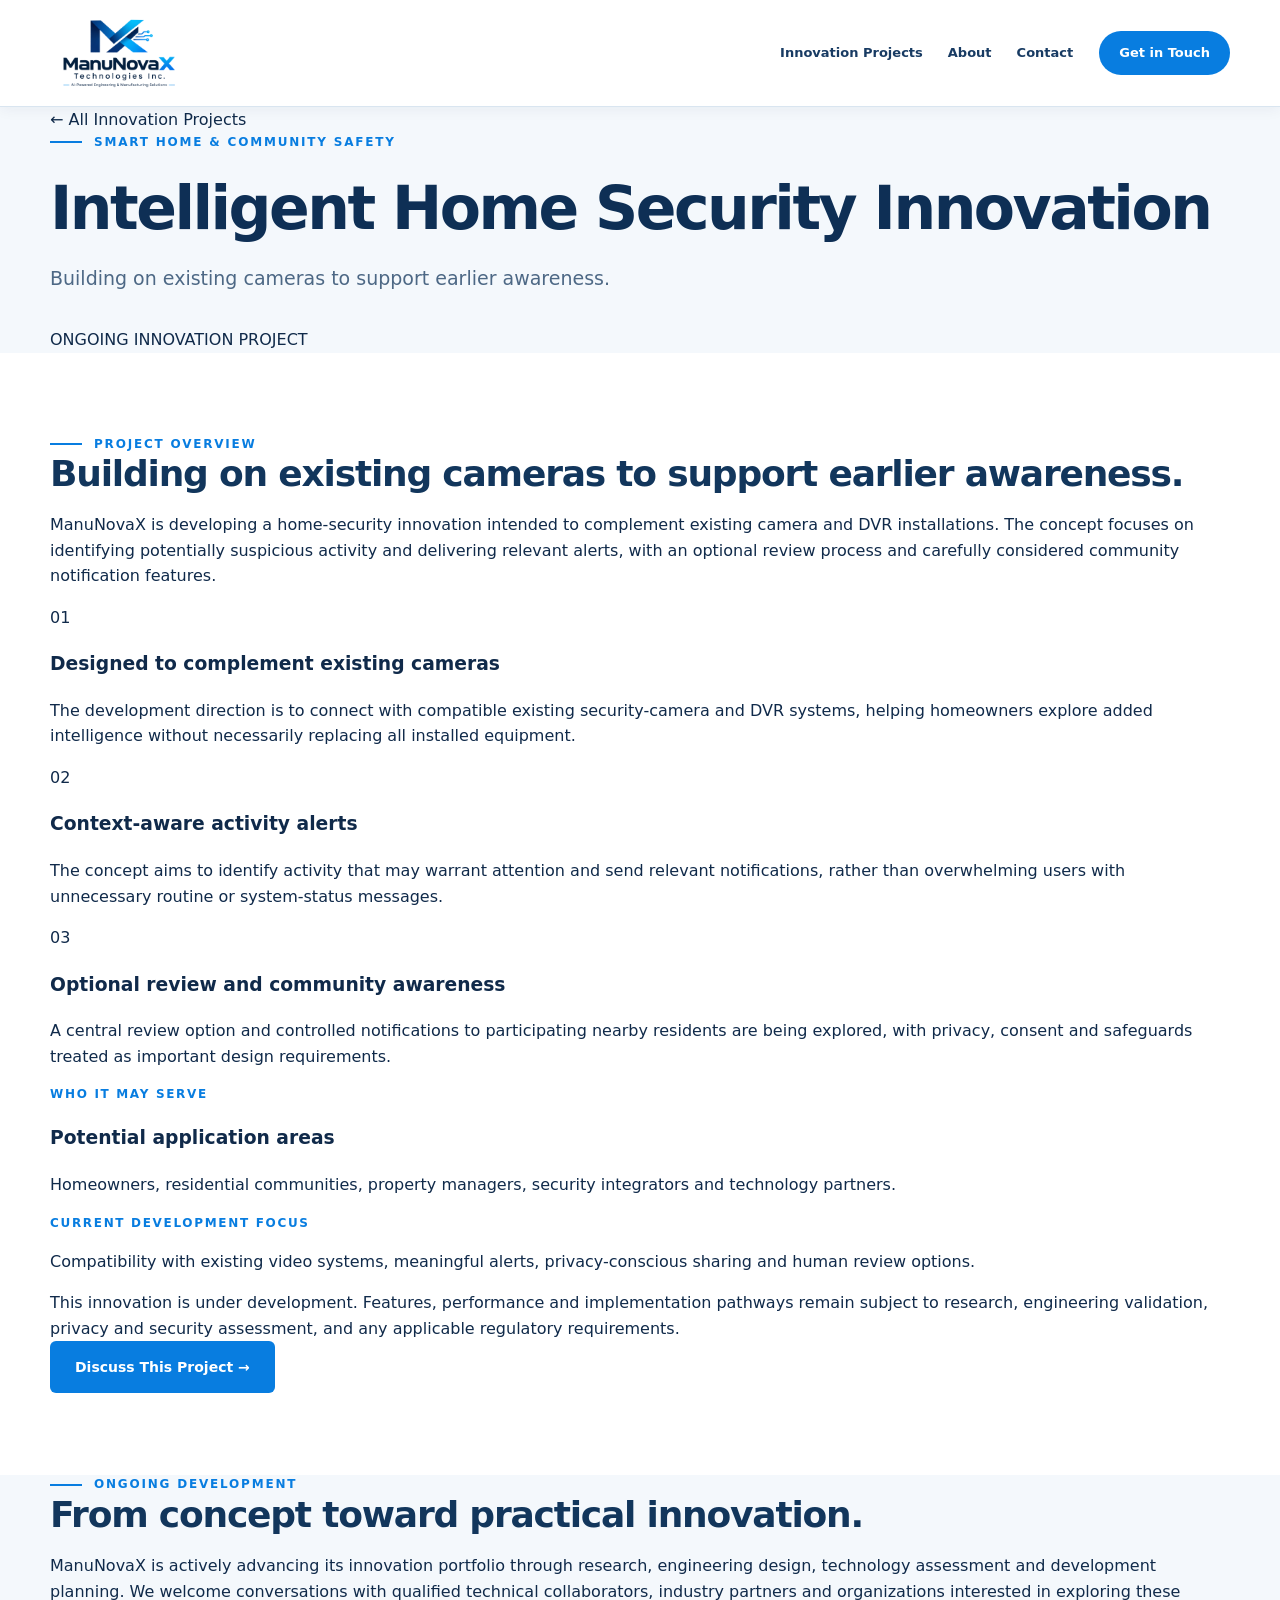
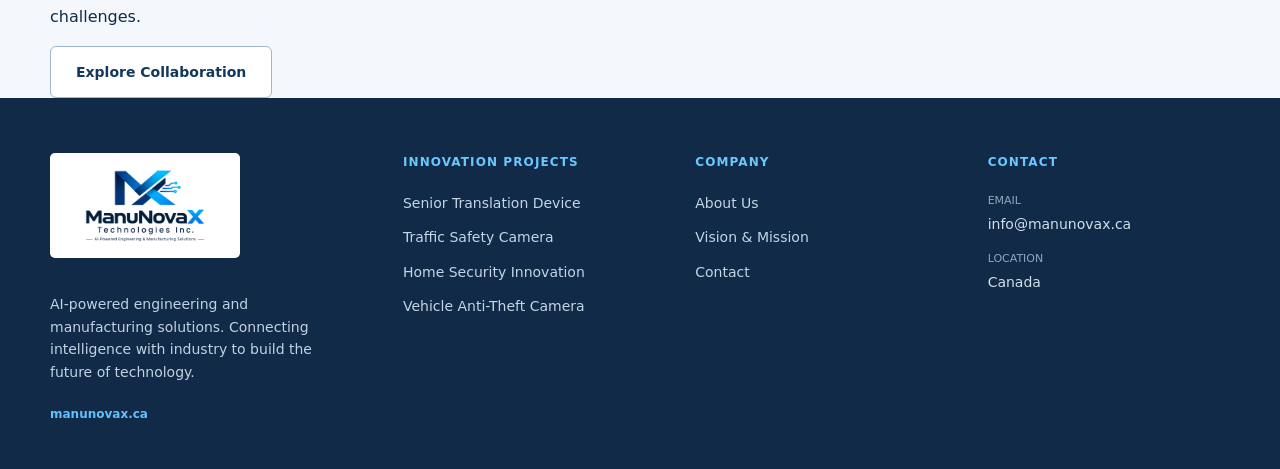
==== intelligent-home-security-innovation.html @ 87cd84d0 "Add Intelligent Home Security Innovation project page" ====
<!doctype html>
<html lang="en">
<head>
<meta charset="utf-8">
<meta name="viewport" content="width=device-width,initial-scale=1">
<meta name="description" content="An AI-assisted security concept designed to work with existing camera and DVR systems to identify potentially suspicious activity and improve timely awareness.">
<title>Intelligent Home Security Innovation | ManuNovaX Technologies Inc.</title>
<link rel="icon" href="manunovax-logo.png">
<link rel="stylesheet" href="styles.css">
</head>
<body class="project-page">
<header><div class="container nav">
<a class="brand" href="index.html"><img class="logo" src="manunovax-logo.png" alt="ManuNovaX Technologies Inc."></a>
<nav class="navlinks" aria-label="Main navigation">
<a href="index.html#innovation-projects">Innovation Projects</a><a href="index.html#about">About</a><a href="index.html#contact">Contact</a>
</nav>
<a class="nav-cta" href="mailto:info@manunovax.ca?subject=Innovation%20Project%20Inquiry">Get in Touch</a>
</div></header>
<main>
<section class="project-hero"><div class="container project-hero-inner">
<a class="back-link" href="index.html#innovation-projects">← All Innovation Projects</a>
<div class="kicker">SMART HOME &amp; COMMUNITY SAFETY</div>
<h1>Intelligent Home Security Innovation</h1>
<p class="lead">Building on existing cameras to support earlier awareness.</p>
<div class="project-status"><span class="status-dot"></span> ONGOING INNOVATION PROJECT</div>
</div></section>
<section class="section light-section"><div class="container project-content">
<div class="project-main">
<div class="kicker">PROJECT OVERVIEW</div>
<h2>Building on existing cameras to support earlier awareness.</h2>
<p>ManuNovaX is developing a home-security innovation intended to complement existing camera and DVR installations. The concept focuses on identifying potentially suspicious activity and delivering relevant alerts, with an optional review process and carefully considered community notification features.</p>
<article class="project-detail"><div class="project-number">01</div><div><h3>Designed to complement existing cameras</h3><p>The development direction is to connect with compatible existing security-camera and DVR systems, helping homeowners explore added intelligence without necessarily replacing all installed equipment.</p></div></article><article class="project-detail"><div class="project-number">02</div><div><h3>Context-aware activity alerts</h3><p>The concept aims to identify activity that may warrant attention and send relevant notifications, rather than overwhelming users with unnecessary routine or system-status messages.</p></div></article><article class="project-detail"><div class="project-number">03</div><div><h3>Optional review and community awareness</h3><p>A central review option and controlled notifications to participating nearby residents are being explored, with privacy, consent and safeguards treated as important design requirements.</p></div></article>
</div>
<aside class="project-sidebar">
<div class="small-label">WHO IT MAY SERVE</div><h3>Potential application areas</h3><p>Homeowners, residential communities, property managers, security integrators and technology partners.</p>
<div class="small-label">CURRENT DEVELOPMENT FOCUS</div><p>Compatibility with existing video systems, meaningful alerts, privacy-conscious sharing and human review options.</p>
<div class="project-note">This innovation is under development. Features, performance and implementation pathways remain subject to research, engineering validation, privacy and security assessment, and any applicable regulatory requirements.</div>
<a class="btn btn-primary" href="mailto:info@manunovax.ca?subject=Intelligent%20Home%20Security%20Innovation%20Inquiry">Discuss This Project →</a>
</aside>
</div></section>
<section class="project-progress"><div class="container">
<div class="kicker">ONGOING DEVELOPMENT</div><h2>From concept toward practical innovation.</h2>
<p>ManuNovaX is actively advancing its innovation portfolio through research, engineering design, technology assessment and development planning. We welcome conversations with qualified technical collaborators, industry partners and organizations interested in exploring these challenges.</p>
<a class="btn btn-outline" href="mailto:info@manunovax.ca?subject=ManuNovaX%20Innovation%20Collaboration">Explore Collaboration</a>
</div></section>
</main>
<footer><div class="container footer-grid">
<div><img class="footer-logo" src="manunovax-logo.png" alt="ManuNovaX Technologies Inc."><p class="footer-text">AI-powered engineering and manufacturing solutions. Connecting intelligence with industry to build the future of technology.</p><span class="domain">manunovax.ca</span></div>
<div><div class="footer-title">Innovation Projects</div><div class="footer-links">
<a href="senior-translation-device.html">Senior Translation Device</a><a href="intelligent-traffic-safety-camera.html">Traffic Safety Camera</a><a href="intelligent-home-security-innovation.html">Home Security Innovation</a><a href="intelligent-vehicle-anti-theft-camera.html">Vehicle Anti-Theft Camera</a></div></div>
<div><div class="footer-title">Company</div><div class="footer-links"><a href="index.html#about">About Us</a><a href="index.html#vision-mission">Vision &amp; Mission</a><a href="index.html#contact">Contact</a></div></div>
<div><div class="footer-title">Contact</div><div class="contact-label">Email</div><div class="contact-value"><a href="mailto:info@manunovax.ca">info@manunovax.ca</a></div><div class="contact-label">Location</div><div class="contact-value">Canada</div></div>
</div></footer>
</body></html>
---- styles.css ----
:root{
  --bg:#f4f8fc;
  --white:#ffffff;
  --panel:#ffffff;
  --panel2:#eef5fb;
  --line:#d9e5f0;
  --text:#102a4a;
  --muted:#55708e;
  --blue:#087de0;
  --blue2:#075db5;
  --max:1180px;
}
*{box-sizing:border-box}
html{scroll-behavior:smooth}
body{margin:0;background:var(--bg);color:var(--text);font-family:Inter,ui-sans-serif,system-ui,-apple-system,BlinkMacSystemFont,"Segoe UI",Arial,sans-serif;line-height:1.6}
a{color:inherit;text-decoration:none}
.container{width:min(var(--max),calc(100% - 40px));margin:auto}

header{
  min-height:106px;border-bottom:1px solid var(--line);background:rgba(255,255,255,.98);
  position:sticky;top:0;z-index:20;box-shadow:0 2px 14px rgba(16,42,74,.06)
}
.nav{min-height:106px;display:flex;align-items:center;gap:26px}
.brand{display:flex;align-items:center;flex:0 0 auto}
.logo{display:block;width:auto;height:92px;max-width:175px;object-fit:contain}
.navlinks{display:flex;gap:25px;align-items:center;margin-left:auto;color:#183b63;font-size:13px;font-weight:700;white-space:nowrap}
.navlinks a:hover{color:var(--blue)}
.nav-cta{display:inline-flex;align-items:center;justify-content:center;background:var(--blue);color:#fff;border-radius:28px;padding:12px 20px;font-weight:800;font-size:13px;white-space:nowrap}
.nav-cta:hover{background:var(--blue2)}

.hero{
  min-height:500px;display:flex;align-items:center;border-bottom:1px solid var(--line);
  background:
    radial-gradient(circle at 82% 35%,rgba(8,125,224,.10),transparent 33%),
    linear-gradient(180deg,#ffffff 0%,#edf6fd 100%);
}
.hero-inner{padding:72px 0 78px}
.hero-copy{max-width:850px}
.kicker{display:flex;align-items:center;gap:12px;color:var(--blue);font-size:12px;font-weight:850;letter-spacing:1.8px;text-transform:uppercase}
.kicker:before{content:"";width:32px;height:2px;background:var(--blue)}
h1{font-size:60px;line-height:1.03;letter-spacing:-2.5px;margin:26px 0 24px;font-weight:850;color:#0e2f55}
h1 .blue{color:var(--blue)}
.lead{max-width:760px;color:#4d6885;font-size:19px;line-height:1.55;margin:0 0 34px}
.buttons{display:flex;gap:14px}
.btn{display:inline-flex;align-items:center;justify-content:center;gap:12px;min-height:52px;padding:0 25px;border-radius:6px;font-weight:800;font-size:14px;border:0;cursor:pointer}
.btn-primary{background:var(--blue);color:#fff}
.btn-outline{border:1px solid #9eb7cf;background:#fff;color:#12385e}
.btn:hover{filter:brightness(1.05)}

.stats{border-bottom:1px solid var(--line);background:#fff}
.stats-grid{display:grid;grid-template-columns:repeat(4,1fr);min-height:125px}
.stat{display:flex;flex-direction:column;align-items:center;justify-content:center;text-align:center;border-right:1px solid #e3ebf3}
.stat:last-child{border-right:0}
.stat strong{font-size:34px;line-height:1;color:var(--blue);letter-spacing:-1px}
.stat span{font-size:11px;font-weight:750;color:#617994;text-transform:uppercase;letter-spacing:.3px;margin-top:8px}

.section{padding:82px 0;background:#f4f8fc}
.light-section{background:#fff}
.services-intro{padding-bottom:44px}
.services-intro .kicker{margin-bottom:18px}
h2{font-size:36px;line-height:1.12;letter-spacing:-1.2px;margin:0 0 18px;color:#12365c}
.section-sub{color:#5a7592;font-size:17px;max-width:760px;margin:0}

.service-grid{display:grid;grid-template-columns:repeat(4,minmax(0,1fr));gap:17px}
.service-card{background:#102a47;color:#fff;border:1px solid #1d4770;border-radius:10px;padding:24px;min-height:150px;position:relative;overflow:hidden;box-shadow:0 8px 24px rgba(16,42,71,.14);transition:transform .2s ease,box-shadow .2s ease}
.service-card:hover{transform:translateY(-3px);box-shadow:0 12px 28px rgba(16,42,71,.22)}
.service-card h3,.service-card.small h3{color:#fff}
.service-card p{color:#d5e3f1}
.service-card:after{background:linear-gradient(45deg,transparent 50%,#087de0 50%);opacity:.85}
.service-card.featured{grid-column:1 / -1;min-height:235px}
.service-card:after{content:"";position:absolute;right:0;top:0;width:18px;height:18px;background:linear-gradient(45deg,transparent 50%,#cfe9fb 50%)}
.badge{display:inline-block;background:#e6f3ff;color:var(--blue);padding:5px 10px;border-radius:4px;font-size:11px;font-weight:850;letter-spacing:.8px;text-transform:uppercase;margin-bottom:15px}
.service-card h3{font-size:26px;line-height:1.15;margin:0 0 12px;color:#163b63}
.service-card.small h3{font-size:18px;line-height:1.3}
.service-card p{color:#5a7592;font-size:15px;line-height:1.65;margin:0}
.learn{display:inline-block;margin-top:23px;color:var(--blue);font-size:13px;font-weight:850}
.learn:after{content:"→";margin-left:8px}

.about-grid,.careers-grid{display:grid;grid-template-columns:1.15fr .85fr;gap:50px;align-items:start;margin-top:34px}
.about-grid p,.careers-grid p{color:#58738f;line-height:1.8;margin-top:0;margin-bottom:18px}
.about-panel,.career-form-card{background:#f5f9fd;border:1px solid var(--line);border-radius:14px;padding:30px;box-shadow:0 8px 24px rgba(25,70,110,.05)}
.small-label{color:var(--blue);font-size:.75rem;font-weight:850;letter-spacing:.14em;margin-bottom:10px}
.about-panel h3,.career-form-card h3{color:#173c63;font-size:22px;margin:0 0 18px}
.check-list{margin:0;padding:0;list-style:none;color:#466680}
.check-list li{padding:9px 0 9px 25px;border-bottom:1px solid #dce8f2;position:relative}
.check-list li:last-child{border-bottom:0}
.check-list li:before{content:"✓";position:absolute;left:0;color:var(--blue);font-weight:900}

.vision-section{background:#edf6fd}
.vision-grid{display:grid;grid-template-columns:1fr 1fr;gap:20px;margin-top:34px}
.vision-card{background:#fff;border:1px solid var(--line);border-radius:14px;padding:30px;box-shadow:0 8px 24px rgba(25,70,110,.05)}
.vision-card h3{font-size:22px;line-height:1.35;color:#173c63;margin:0 0 14px}
.vision-card p{color:#58738f;line-height:1.75;margin:0}

.approach{background:#f7fbff;border-top:1px solid #dfeaf3}
.approach .intro{padding-bottom:60px}
.approach h2{margin-top:20px}
.steps{display:grid;grid-template-columns:repeat(3,1fr);gap:20px}
.step{background:#fff;border:1px solid var(--line);border-radius:10px;padding:30px;min-height:260px;position:relative;box-shadow:0 8px 24px rgba(25,70,110,.05)}
.step:not(:last-child):after{content:"→";position:absolute;right:-15px;top:120px;color:var(--blue);font-size:22px;z-index:2;background:#f7fbff;padding:0 3px}
.step-number{font-size:46px;color:#b7d8f3;font-weight:850;line-height:1;margin-bottom:24px}
.step h3{font-size:18px;margin:0 0 12px;color:#173c63}
.step p{color:#5a7592;font-size:15px;line-height:1.65;margin:0}

.careers-section{background:#fff}
.career-form-card form{display:grid;gap:13px;margin-top:20px}
.career-form-card input,.career-form-card textarea{width:100%;box-sizing:border-box;background:#fff;color:#173c63;border:1px solid #b9ccdd;border-radius:8px;padding:12px 13px;font:inherit}
.career-form-card input:focus,.career-form-card textarea:focus{outline:2px solid #bfe2fb;border-color:var(--blue)}
.career-form-card textarea{min-height:115px;resize:vertical}
.file-label{display:grid;gap:7px;color:#58738f;font-size:.9rem}
.file-label input{padding:9px}

.cta{min-height:350px;border-top:1px solid var(--line);border-bottom:1px solid var(--line);display:flex;align-items:center;background:linear-gradient(135deg,#eaf5fd,#fff)}
.cta h2{font-size:37px;margin:20px 0 30px}
.cta p{color:#58738f;font-size:16px;margin:0 0 24px}
.cta .fine{font-size:12px;color:#7890a7;margin-top:22px}
.contact-phone{margin-top:16px;color:#42617e;font-weight:700}
.contact-phone a{color:var(--blue);text-decoration:underline;text-underline-offset:3px}

footer{background:#102a47;color:#fff;padding:55px 0 45px}
.footer-grid{display:grid;grid-template-columns:1.25fr 1fr 1fr 1fr;gap:50px}
.footer-logo{width:190px;max-height:105px;object-fit:contain;margin-bottom:14px;background:#fff;border-radius:5px;padding:4px}
.footer-text{color:#c2d2e2;font-size:14px;max-width:470px}
.domain{display:block;color:#5fc1ff;font-size:12px;font-weight:850;margin-top:22px}
.footer-title{color:#6ac8ff;font-size:12px;font-weight:850;letter-spacing:1.1px;text-transform:uppercase;margin-bottom:20px}
.footer-links{display:grid;gap:12px;color:#c5d5e5;font-size:14px}
.footer-links a:hover{color:#fff}
.contact-label{color:#8ea8c0;font-size:11px;text-transform:uppercase;margin:0 0 3px}
.contact-value{color:#d2dfeb;font-size:14px;margin-bottom:15px}
.contact-link{color:#6ac8ff;font-weight:850;font-size:13px}

@media(max-width:1000px){
  .navlinks{gap:14px;font-size:12px}
  .service-grid{grid-template-columns:repeat(2,minmax(0,1fr))}
  .nav-cta{display:none}
  .logo{height:82px}
  h1{font-size:52px}
}
@media(max-width:850px){
  header{min-height:88px}.nav{min-height:88px}
  .navlinks{gap:12px;font-size:11px}
  .logo{height:76px}
  h1{font-size:46px}
  .stats-grid{grid-template-columns:repeat(2,1fr)}
  .stat{min-height:95px;border-bottom:1px solid #e3ebf3}
  .service-grid,.steps,.about-grid,.vision-grid{grid-template-columns:1fr}
  .service-card.featured{grid-column:auto}
  .step:not(:last-child):after{display:none}
  .footer-grid{grid-template-columns:1fr 1fr}
}
@media(max-width:650px){
  .container{width:min(var(--max),calc(100% - 28px))}
  header{min-height:76px}.nav{min-height:76px}
  .logo{height:66px;max-width:145px}
  .navlinks{display:none}
  h1{font-size:39px;letter-spacing:-1.7px}
  .lead{font-size:17px}
  .buttons{flex-direction:column;align-items:flex-start}
  .section{padding:62px 0}
  .footer-grid{grid-template-columns:1fr}
}
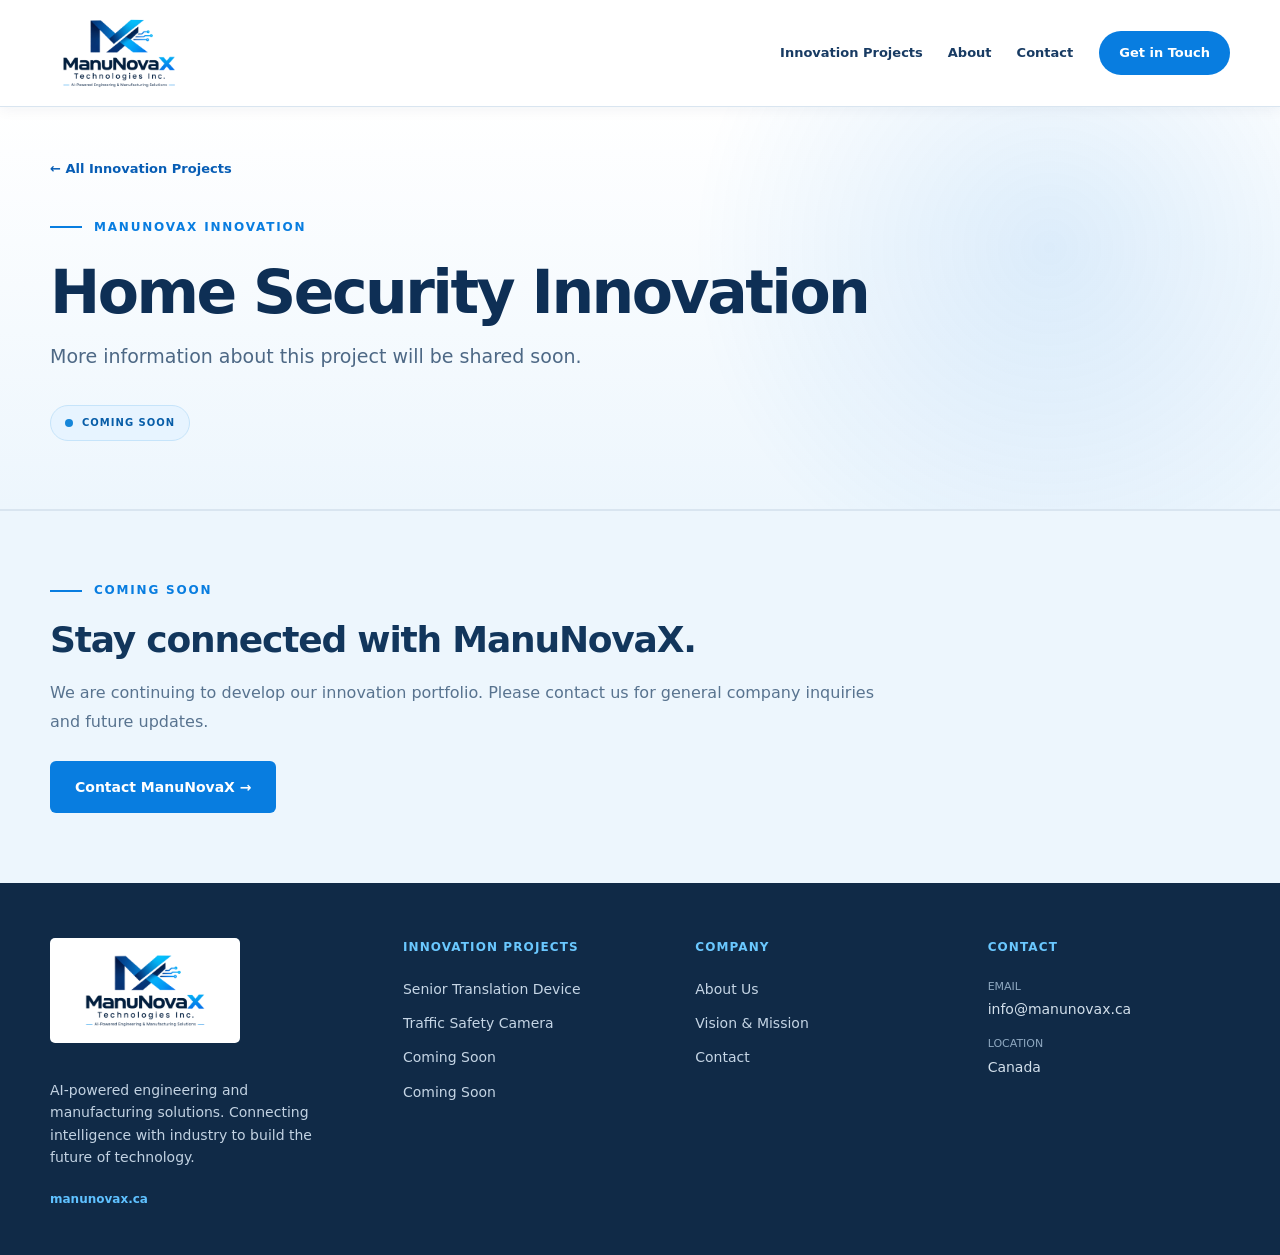
==== commit 768aa43d: "Replace confidential project details with Coming Soon placeholders" ====
--- a/intelligent-home-security-innovation.html
+++ b/intelligent-home-security-innovation.html
@@ -3,51 +3,35 @@
 <head>
 <meta charset="utf-8">
 <meta name="viewport" content="width=device-width,initial-scale=1">
-<meta name="description" content="An AI-assisted security concept designed to work with existing camera and DVR systems to identify potentially suspicious activity and improve timely awareness.">
-<title>Intelligent Home Security Innovation | ManuNovaX Technologies Inc.</title>
+<meta name="description" content="More information about this ManuNovaX innovation project will be shared soon.">
+<title>Home Security Innovation | Coming Soon | ManuNovaX Technologies Inc.</title>
 <link rel="icon" href="manunovax-logo.png">
 <link rel="stylesheet" href="styles.css">
 </head>
 <body class="project-page">
 <header><div class="container nav">
 <a class="brand" href="index.html"><img class="logo" src="manunovax-logo.png" alt="ManuNovaX Technologies Inc."></a>
-<nav class="navlinks" aria-label="Main navigation">
-<a href="index.html#innovation-projects">Innovation Projects</a><a href="index.html#about">About</a><a href="index.html#contact">Contact</a>
-</nav>
+<nav class="navlinks" aria-label="Main navigation"><a href="index.html#innovation-projects">Innovation Projects</a><a href="index.html#about">About</a><a href="index.html#contact">Contact</a></nav>
 <a class="nav-cta" href="mailto:info@manunovax.ca?subject=Innovation%20Project%20Inquiry">Get in Touch</a>
 </div></header>
 <main>
 <section class="project-hero"><div class="container project-hero-inner">
 <a class="back-link" href="index.html#innovation-projects">← All Innovation Projects</a>
-<div class="kicker">SMART HOME &amp; COMMUNITY SAFETY</div>
-<h1>Intelligent Home Security Innovation</h1>
-<p class="lead">Building on existing cameras to support earlier awareness.</p>
-<div class="project-status"><span class="status-dot"></span> ONGOING INNOVATION PROJECT</div>
-</div></section>
-<section class="section light-section"><div class="container project-content">
-<div class="project-main">
-<div class="kicker">PROJECT OVERVIEW</div>
-<h2>Building on existing cameras to support earlier awareness.</h2>
-<p>ManuNovaX is developing a home-security innovation intended to complement existing camera and DVR installations. The concept focuses on identifying potentially suspicious activity and delivering relevant alerts, with an optional review process and carefully considered community notification features.</p>
-<article class="project-detail"><div class="project-number">01</div><div><h3>Designed to complement existing cameras</h3><p>The development direction is to connect with compatible existing security-camera and DVR systems, helping homeowners explore added intelligence without necessarily replacing all installed equipment.</p></div></article><article class="project-detail"><div class="project-number">02</div><div><h3>Context-aware activity alerts</h3><p>The concept aims to identify activity that may warrant attention and send relevant notifications, rather than overwhelming users with unnecessary routine or system-status messages.</p></div></article><article class="project-detail"><div class="project-number">03</div><div><h3>Optional review and community awareness</h3><p>A central review option and controlled notifications to participating nearby residents are being explored, with privacy, consent and safeguards treated as important design requirements.</p></div></article>
-</div>
-<aside class="project-sidebar">
-<div class="small-label">WHO IT MAY SERVE</div><h3>Potential application areas</h3><p>Homeowners, residential communities, property managers, security integrators and technology partners.</p>
-<div class="small-label">CURRENT DEVELOPMENT FOCUS</div><p>Compatibility with existing video systems, meaningful alerts, privacy-conscious sharing and human review options.</p>
-<div class="project-note">This innovation is under development. Features, performance and implementation pathways remain subject to research, engineering validation, privacy and security assessment, and any applicable regulatory requirements.</div>
-<a class="btn btn-primary" href="mailto:info@manunovax.ca?subject=Intelligent%20Home%20Security%20Innovation%20Inquiry">Discuss This Project →</a>
-</aside>
+<div class="kicker">MANUNOVAX INNOVATION</div>
+<h1>Home Security Innovation</h1>
+<p class="lead">More information about this project will be shared soon.</p>
+<div class="project-status"><span class="status-dot"></span> COMING SOON</div>
 </div></section>
 <section class="project-progress"><div class="container">
-<div class="kicker">ONGOING DEVELOPMENT</div><h2>From concept toward practical innovation.</h2>
-<p>ManuNovaX is actively advancing its innovation portfolio through research, engineering design, technology assessment and development planning. We welcome conversations with qualified technical collaborators, industry partners and organizations interested in exploring these challenges.</p>
-<a class="btn btn-outline" href="mailto:info@manunovax.ca?subject=ManuNovaX%20Innovation%20Collaboration">Explore Collaboration</a>
+<div class="kicker">COMING SOON</div>
+<h2>Stay connected with ManuNovaX.</h2>
+<p>We are continuing to develop our innovation portfolio. Please contact us for general company inquiries and future updates.</p>
+<a class="btn btn-primary" href="mailto:info@manunovax.ca?subject=ManuNovaX%20Innovation%20Updates">Contact ManuNovaX →</a>
 </div></section>
 </main>
 <footer><div class="container footer-grid">
 <div><img class="footer-logo" src="manunovax-logo.png" alt="ManuNovaX Technologies Inc."><p class="footer-text">AI-powered engineering and manufacturing solutions. Connecting intelligence with industry to build the future of technology.</p><span class="domain">manunovax.ca</span></div>
-<div><div class="footer-title">Innovation Projects</div><div class="footer-links">
-<a href="senior-translation-device.html">Senior Translation Device</a><a href="intelligent-traffic-safety-camera.html">Traffic Safety Camera</a><a href="intelligent-home-security-innovation.html">Home Security Innovation</a><a href="intelligent-vehicle-anti-theft-camera.html">Vehicle Anti-Theft Camera</a></div></div>
+<div><div class="footer-title">Innovation Projects</div><div class="footer-links"><a href="senior-translation-device.html">Senior Translation Device</a><a href="intelligent-traffic-safety-camera.html">Traffic Safety Camera</a><a href="intelligent-home-security-innovation.html">Coming Soon</a><a href="intelligent-vehicle-anti-theft-camera.html">Coming Soon</a></div></div>
 <div><div class="footer-title">Company</div><div class="footer-links"><a href="index.html#about">About Us</a><a href="index.html#vision-mission">Vision &amp; Mission</a><a href="index.html#contact">Contact</a></div></div>
 <div><div class="footer-title">Contact</div><div class="contact-label">Email</div><div class="contact-value"><a href="mailto:info@manunovax.ca">info@manunovax.ca</a></div><div class="contact-label">Location</div><div class="contact-value">Canada</div></div>
 </div></footer>
--- a/styles.css
+++ b/styles.css
@@ -159,3 +159,39 @@
   .section{padding:62px 0}
   .footer-grid{grid-template-columns:1fr}
 }
+
+
+/* Innovation project portfolio */
+.innovation-section{background:#edf6fd}
+.innovation-grid{display:grid;grid-template-columns:repeat(2,minmax(0,1fr));gap:20px}
+.innovation-card{display:flex;flex-direction:column;align-items:flex-start;background:#102a47;color:#fff;border:1px solid #1d4770;border-radius:12px;padding:30px;min-height:245px;box-shadow:0 8px 24px rgba(16,42,71,.12);transition:transform .2s ease,box-shadow .2s ease}
+.innovation-card:hover{transform:translateY(-3px);box-shadow:0 12px 28px rgba(16,42,71,.2)}
+.innovation-card h3{font-size:22px;line-height:1.25;margin:12px 0;color:#fff}
+.innovation-card p{font-size:15px;line-height:1.7;color:#d5e3f1;margin:0}
+.innovation-tag{font-size:10px;letter-spacing:1.2px;font-weight:850;color:#8ed1ff}
+.innovation-card .learn{color:#8ed1ff;margin-top:auto;padding-top:18px}
+.innovation-disclaimer{margin:24px 0 0;color:#627d97;font-size:13px;line-height:1.7}
+.project-hero{background:radial-gradient(circle at 82% 35%,rgba(8,125,224,.12),transparent 33%),linear-gradient(180deg,#fff 0%,#edf6fd 100%);border-bottom:1px solid var(--line)}
+.project-hero-inner{padding:48px 0 68px}
+.project-hero h1{max-width:850px;margin:25px 0 18px}
+.project-hero .lead{max-width:780px}
+.back-link{display:inline-block;color:var(--blue2);font-size:13px;font-weight:800;margin-bottom:38px}
+.project-status{display:inline-flex;align-items:center;gap:9px;background:#e7f4ff;color:#075da8;border:1px solid #c6e4fa;border-radius:30px;padding:9px 14px;font-size:10px;font-weight:850;letter-spacing:1px}
+.status-dot{width:8px;height:8px;border-radius:50%;background:#1686d9;display:inline-block}
+.project-content{display:grid;grid-template-columns:minmax(0,1.5fr) minmax(260px,.75fr);gap:55px;align-items:start}
+.project-main>h2{margin-top:20px}
+.project-main>p,.project-detail p,.project-sidebar p,.project-progress p{color:#58738f;line-height:1.8}
+.project-detail{display:grid;grid-template-columns:48px 1fr;gap:18px;padding:25px 0;border-top:1px solid var(--line)}
+.project-number{font-size:25px;font-weight:850;color:#9bc9ed}
+.project-detail h3{margin:0 0 8px;color:#173c63;font-size:20px}
+.project-detail p{margin:0}
+.project-sidebar{background:#f3f8fc;border:1px solid var(--line);border-radius:14px;padding:28px}
+.project-sidebar h3{font-size:21px;color:#173c63;margin:0 0 12px}
+.project-sidebar .small-label:not(:first-child){margin-top:26px}
+.project-note{background:#fff;border-left:3px solid var(--blue);padding:14px;margin:22px 0;color:#607991;font-size:12px;line-height:1.7}
+.project-sidebar .btn{width:100%;font-size:12px;padding:0 12px}
+.project-progress{background:#edf6fd;padding:70px 0;border-top:1px solid var(--line)}
+.project-progress h2{margin-top:20px}
+.project-progress p{max-width:850px;margin:0 0 25px}
+@media(max-width:850px){.innovation-grid,.project-content{grid-template-columns:1fr}.project-content{gap:28px}}
+@media(max-width:650px){.innovation-grid{grid-template-columns:1fr}.project-hero h1{font-size:39px}.project-hero-inner{padding:32px 0 48px}.back-link{margin-bottom:28px}}
